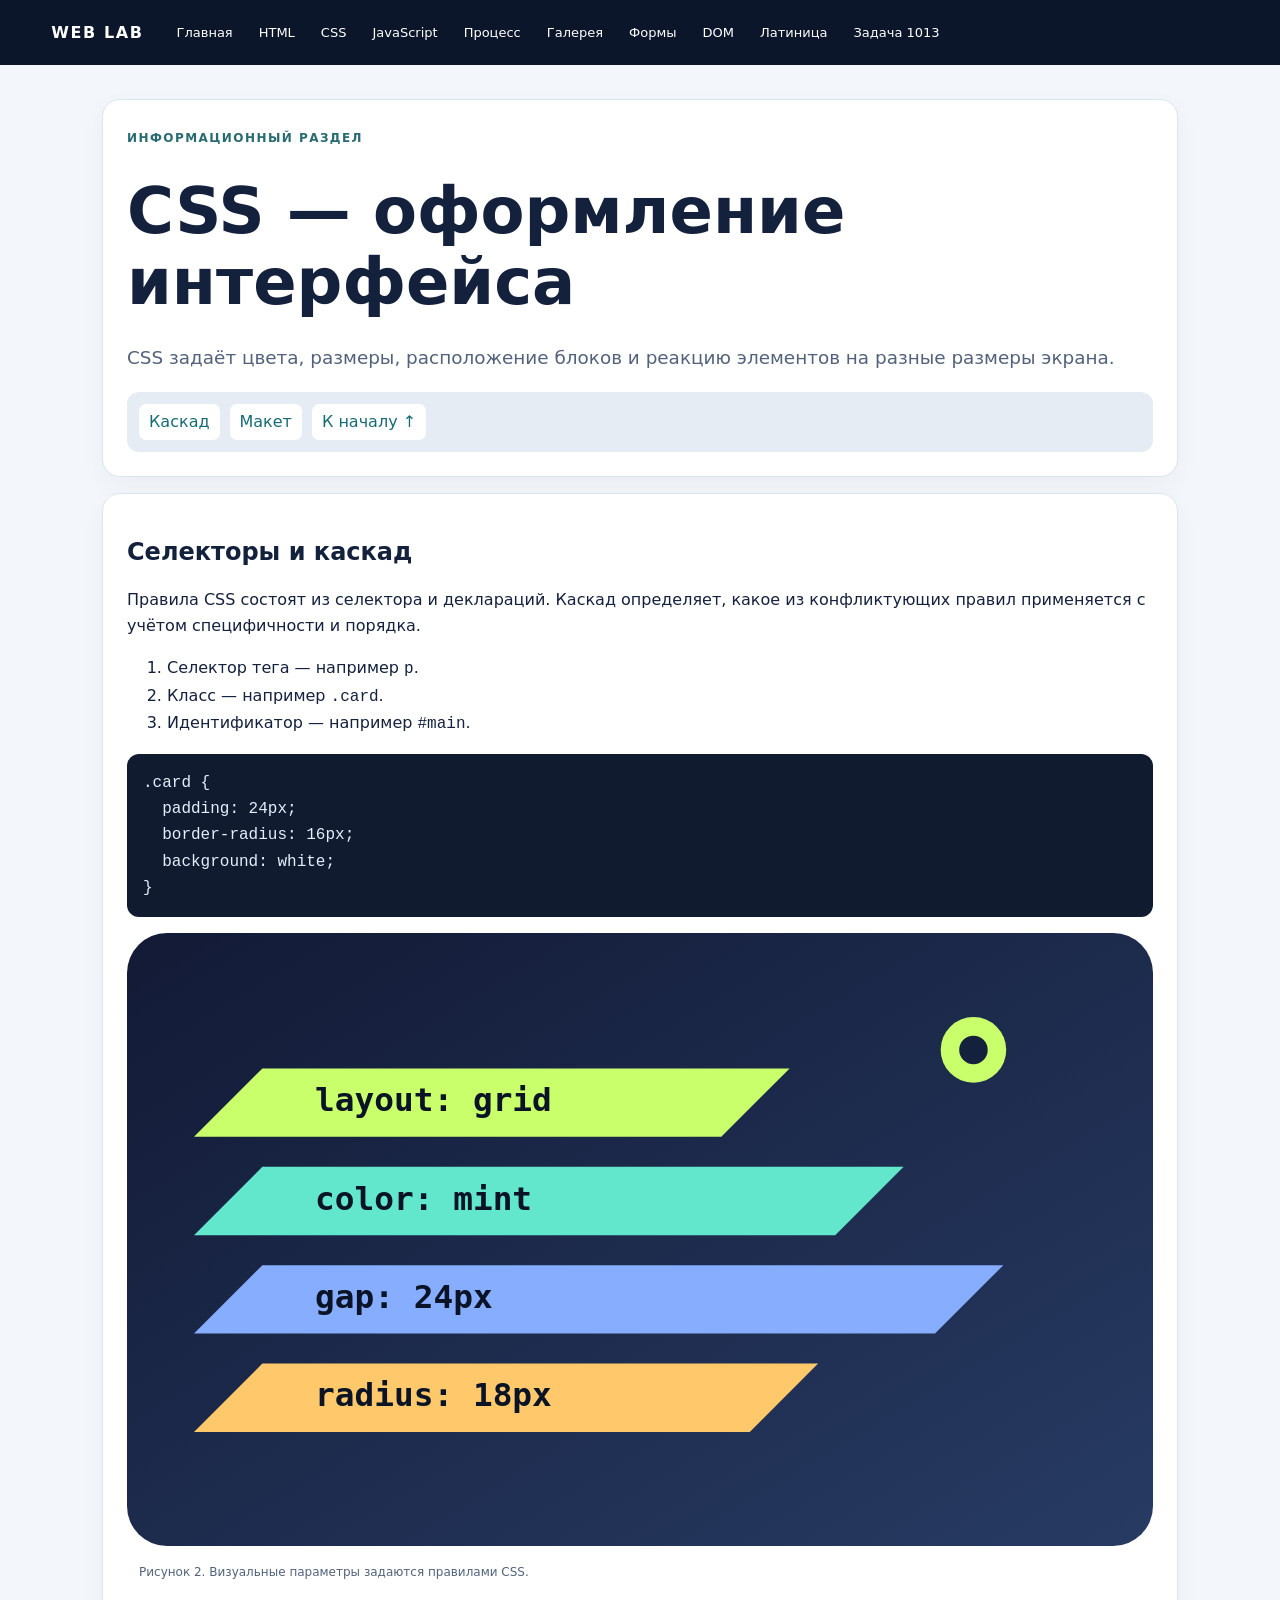
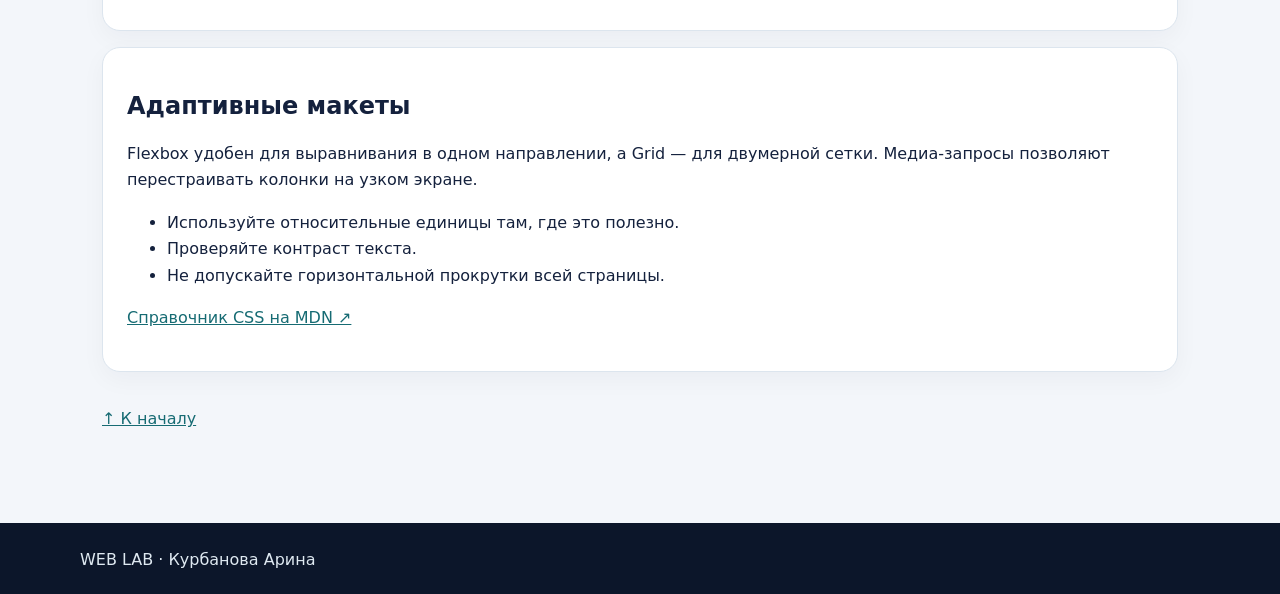
==== css.html @ ec70f8d3 "Add complete WEB LAB website for individual task 1013" ====
<!doctype html><html lang="ru"><head><meta charset="utf-8"><meta name="viewport" content="width=device-width,initial-scale=1"><title>CSS — WEB LAB</title><link rel="stylesheet" href="css/style.css"></head><body data-page="css"><header class="site-header" id="top"><div class="header-inner"><a class="brand" href="index.html">WEB LAB</a><nav class="main-nav"><a href="index.html">Главная</a><a href="html.html">HTML</a><a href="css.html">CSS</a><a href="js.html">JavaScript</a><a href="workflow.html">Процесс</a><a href="gallery.html">Галерея</a><a href="forms.html">Формы</a><a href="passport-dom.html">DOM</a><a href="passport-latin.html">Латиница</a><a href="task.html">Задача 1013</a></nav></div></header><main class="page-shell"><section class="card"><span class="eyebrow">Информационный раздел</span><h1>CSS — оформление интерфейса</h1><p class="lead">CSS задаёт цвета, размеры, расположение блоков и реакцию элементов на разные размеры экрана.</p><nav class="anchor-nav"><a href="#cascade">Каскад</a><a href="#layout">Макет</a><a href="#top">К началу ↑</a></nav></section><section class="card" id="cascade"><h2>Селекторы и каскад</h2><p>Правила CSS состоят из селектора и деклараций. Каскад определяет, какое из конфликтующих правил применяется с учётом специфичности и порядка.</p><ol><li>Селектор тега — например <code>p</code>.</li><li>Класс — например <code>.card</code>.</li><li>Идентификатор — например <code>#main</code>.</li></ol><pre><code>.card {
  padding: 24px;
  border-radius: 16px;
  background: white;
}</code></pre><figure class="illustration"><img src="assets/css-layers.svg" alt="Схема визуальных слоёв CSS"><figcaption>Рисунок 2. Визуальные параметры задаются правилами CSS.</figcaption></figure></section><section class="card" id="layout"><h2>Адаптивные макеты</h2><p>Flexbox удобен для выравнивания в одном направлении, а Grid — для двумерной сетки. Медиа-запросы позволяют перестраивать колонки на узком экране.</p><ul><li>Используйте относительные единицы там, где это полезно.</li><li>Проверяйте контраст текста.</li><li>Не допускайте горизонтальной прокрутки всей страницы.</li></ul><p><a href="https://developer.mozilla.org/ru/docs/Web/CSS" target="_blank" rel="noopener noreferrer">Справочник CSS на MDN ↗</a></p></section><a class="back-top" href="#top">↑ К началу</a></main><footer class="site-footer"><div class="footer-inner">WEB LAB · Курбанова Арина</div></footer><script src="js/main.js" defer></script></body></html>
---- css/style.css ----
:root{--ink:#14213d;--paper:#f3f6fa;--lime:#c9ff6b;--mint:#62e7cc;--line:#dce5ee}*{box-sizing:border-box}html{scroll-behavior:smooth}body{margin:0;font:16px/1.65 system-ui,-apple-system,"Segoe UI",sans-serif;background:var(--paper);color:var(--ink)}a{color:#166b73}img{max-width:100%;height:auto}.site-header{background:#0c162a;color:white;padding:16px 4%;position:sticky;top:0}.header-inner{max-width:1180px;margin:auto;display:flex;gap:24px;align-items:center;flex-wrap:wrap}.brand{color:white;text-decoration:none;font-weight:800;letter-spacing:.1em}.main-nav{display:flex;gap:8px;flex-wrap:wrap}.main-nav a{color:white;padding:6px 9px;border-radius:8px;text-decoration:none;font-size:13px}.main-nav a:hover,.main-nav a.active{background:var(--lime);color:#14213d}.page-shell{max-width:1120px;margin:34px auto;padding:0 22px 56px}.hero,.columns,.gallery,.task-layout,.form-layout{display:grid;grid-template-columns:repeat(2,minmax(0,1fr));gap:22px;align-items:start}.hero{align-items:center;padding:22px 0 42px}.hero-image,.dark{background:var(--ink);color:white;border-radius:20px;padding:20px}.dark h2,.dark p{color:white}.eyebrow{font-size:12px;text-transform:uppercase;letter-spacing:.12em;font-weight:800;color:#286b71}.card,.feature,.form-card,.task-card{background:white;border:1px solid var(--line);border-radius:18px;padding:24px;margin:16px 0;box-shadow:0 8px 24px #14213d0a}h1{font-size:clamp(2.2rem,5vw,4rem);line-height:1.1;margin:.4em 0}h2{line-height:1.2}h3{margin-bottom:6px}.lead{font-size:1.15rem;color:#51627a}.button,button{display:inline-block;border:0;background:var(--lime);color:#14213d;padding:11px 16px;border-radius:10px;text-decoration:none;font-weight:750;cursor:pointer}.button.secondary{background:#e6edf4}.anchor-nav{display:flex;gap:10px;flex-wrap:wrap;background:#e5ecf4;padding:12px;border-radius:12px}.anchor-nav a{padding:5px 10px;background:white;border-radius:7px;text-decoration:none}.feature-grid{display:grid;grid-template-columns:repeat(3,minmax(0,1fr));gap:15px}.feature{margin:0}.feature a{font-weight:700}.illustration{margin:16px 0;background:white;border-radius:14px;overflow:hidden}.illustration img{width:100%}figcaption{font-size:12px;padding:8px 12px;color:#51627a}.code-block,pre{overflow:auto;background:#101b30;color:#e4effb;padding:16px;border-radius:12px}code{font-family:ui-monospace,monospace}.table-wrap{overflow:auto}.reference-table{width:100%;border-collapse:collapse;background:url('../assets/table-background.svg');background-size:240px 180px}.reference-table th,.reference-table td{padding:12px;border:1px solid #a9bacb;background:#ffffffd9;text-align:left}.reference-table th{background:#14213d;color:white}.reference-table img{width:100px}.field{display:flex;flex-direction:column;gap:5px;margin:12px 0}.field input,.field select,.field textarea{font:inherit;padding:10px;border:1px solid #bdcbd9;border-radius:8px;width:100%}.choice{display:flex;gap:8px;margin:7px 0}.notice{background:#fff1ce;padding:13px;border-radius:10px;font-size:13px}.status{padding:10px;background:#e5fff5;border-radius:9px;min-height:40px}.task-result{background:var(--ink);color:white;border-radius:18px;padding:22px;min-height:210px}.task-result h2{color:white}.formula{background:#e9eff6;padding:12px;border-radius:10px;margin-top:12px}.passport-spread{display:grid;grid-template-columns:repeat(2,minmax(0,1fr));gap:15px}.passport-page{background:#fffcf3;border:1px solid #c5b68f;padding:20px;min-height:280px;border-radius:8px;position:relative}.passport-page:after{content:"УЧЕБНЫЙ МАКЕТ";position:absolute;bottom:20px;right:12px;transform:rotate(-25deg);color:#bc7770;font-weight:800;font-size:19px}.passport-photo{float:left;width:85px;height:110px;background:#dfe9f1;padding:20px 8px;font-size:12px;margin:0 15px 10px 0}.passport-output{background:var(--ink);color:white;padding:18px;border-radius:14px;margin-top:18px}.passport-output h2{color:white}.site-footer{background:#0c162a;color:#dfe9f1;padding:24px 4%}.footer-inner{max-width:1120px;margin:auto}.small-note,small{color:#6a7b90}.back-top{display:inline-block;margin-top:18px}@media(max-width:800px){.hero,.columns,.gallery,.task-layout,.form-layout,.passport-spread{grid-template-columns:1fr}.feature-grid{grid-template-columns:1fr}.site-header{position:static}.page-shell{margin-top:20px;padding:0 15px 40px}}
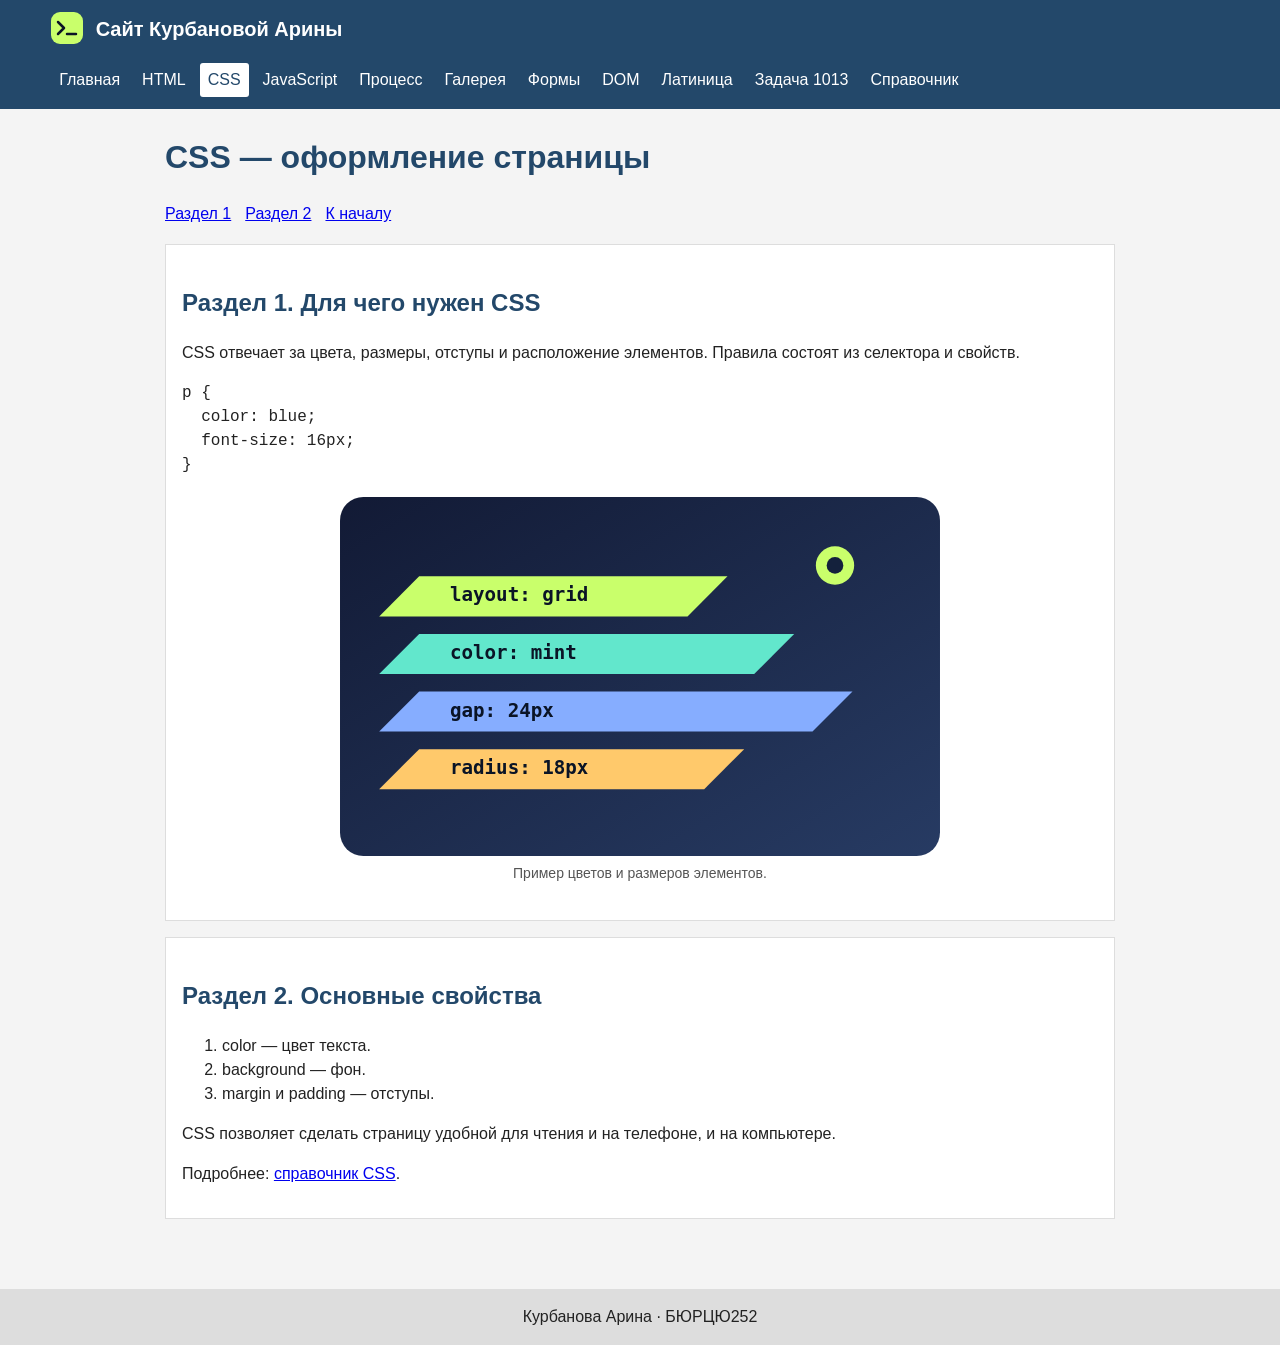
==== commit db857023: "Simplify website for student presentation" ====
--- a/css.html
+++ b/css.html
@@ -1,5 +1,52 @@
-<!doctype html><html lang="ru"><head><meta charset="utf-8"><meta name="viewport" content="width=device-width,initial-scale=1"><title>CSS — WEB LAB</title><link rel="stylesheet" href="css/style.css"></head><body data-page="css"><header class="site-header" id="top"><div class="header-inner"><a class="brand" href="index.html">WEB LAB</a><nav class="main-nav"><a href="index.html">Главная</a><a href="html.html">HTML</a><a href="css.html">CSS</a><a href="js.html">JavaScript</a><a href="workflow.html">Процесс</a><a href="gallery.html">Галерея</a><a href="forms.html">Формы</a><a href="passport-dom.html">DOM</a><a href="passport-latin.html">Латиница</a><a href="task.html">Задача 1013</a></nav></div></header><main class="page-shell"><section class="card"><span class="eyebrow">Информационный раздел</span><h1>CSS — оформление интерфейса</h1><p class="lead">CSS задаёт цвета, размеры, расположение блоков и реакцию элементов на разные размеры экрана.</p><nav class="anchor-nav"><a href="#cascade">Каскад</a><a href="#layout">Макет</a><a href="#top">К началу ↑</a></nav></section><section class="card" id="cascade"><h2>Селекторы и каскад</h2><p>Правила CSS состоят из селектора и деклараций. Каскад определяет, какое из конфликтующих правил применяется с учётом специфичности и порядка.</p><ol><li>Селектор тега — например <code>p</code>.</li><li>Класс — например <code>.card</code>.</li><li>Идентификатор — например <code>#main</code>.</li></ol><pre><code>.card {
-  padding: 24px;
-  border-radius: 16px;
-  background: white;
-}</code></pre><figure class="illustration"><img src="assets/css-layers.svg" alt="Схема визуальных слоёв CSS"><figcaption>Рисунок 2. Визуальные параметры задаются правилами CSS.</figcaption></figure></section><section class="card" id="layout"><h2>Адаптивные макеты</h2><p>Flexbox удобен для выравнивания в одном направлении, а Grid — для двумерной сетки. Медиа-запросы позволяют перестраивать колонки на узком экране.</p><ul><li>Используйте относительные единицы там, где это полезно.</li><li>Проверяйте контраст текста.</li><li>Не допускайте горизонтальной прокрутки всей страницы.</li></ul><p><a href="https://developer.mozilla.org/ru/docs/Web/CSS" target="_blank" rel="noopener noreferrer">Справочник CSS на MDN ↗</a></p></section><a class="back-top" href="#top">↑ К началу</a></main><footer class="site-footer"><div class="footer-inner">WEB LAB · Курбанова Арина</div></footer><script src="js/main.js" defer></script></body></html>+<!doctype html>
+<html lang="ru">
+<head>
+  <meta charset="utf-8">
+  <meta name="viewport" content="width=device-width, initial-scale=1">
+  <title>CSS</title>
+  <link rel="stylesheet" href="css/style.css">
+</head>
+<body data-page="css.html" id="top">
+  <header>
+    <a class="logo" href="index.html"><img src="assets/logo.svg" alt="На главную" width="32" height="32"></a>
+    <span>Сайт Курбановой Арины</span>
+    <nav>
+      <a href="index.html">Главная</a>
+      <a href="html.html">HTML</a>
+      <a href="css.html">CSS</a>
+      <a href="js.html">JavaScript</a>
+      <a href="workflow.html">Процесс</a>
+      <a href="gallery.html">Галерея</a>
+      <a href="forms.html">Формы</a>
+      <a href="passport-dom.html">DOM</a>
+      <a href="passport-latin.html">Латиница</a>
+      <a href="task.html">Задача 1013</a>
+      <a href="https://developer.mozilla.org/ru/docs/Web/HTML" target="_blank" rel="noopener noreferrer">Справочник</a>
+    </nav>
+  </header>
+  <main class="container">
+    
+<h1>CSS — оформление страницы</h1>
+<div class="anchor-nav"><a href="#section1">Раздел 1</a><a href="#section2">Раздел 2</a><a href="#top">К началу</a></div>
+<section id="section1">
+  <h2>Раздел 1. Для чего нужен CSS</h2>
+  <p>CSS отвечает за цвета, размеры, отступы и расположение элементов. Правила состоят из селектора и свойств.</p>
+  <pre><code>p {
+  color: blue;
+  font-size: 16px;
+}</code></pre>
+  <figure><img src="assets/css-layers.svg" alt="Пример оформления элементов" width="600"><figcaption>Пример цветов и размеров элементов.</figcaption></figure>
+</section>
+<section id="section2">
+  <h2>Раздел 2. Основные свойства</h2>
+  <ol><li>color — цвет текста.</li><li>background — фон.</li><li>margin и padding — отступы.</li></ol>
+  <p>CSS позволяет сделать страницу удобной для чтения и на телефоне, и на компьютере.</p>
+  <p>Подробнее: <a href="https://developer.mozilla.org/ru/docs/Web/CSS" target="_blank" rel="noopener noreferrer">справочник CSS</a>.</p>
+</section>
+
+  </main>
+  <footer>Курбанова Арина · БЮРЦЮ252</footer>
+  <script src="js/main.js" defer></script>
+  
+</body>
+</html>
--- a/css/style.css
+++ b/css/style.css
@@ -1 +1,69 @@
-:root{--ink:#14213d;--paper:#f3f6fa;--lime:#c9ff6b;--mint:#62e7cc;--line:#dce5ee}*{box-sizing:border-box}html{scroll-behavior:smooth}body{margin:0;font:16px/1.65 system-ui,-apple-system,"Segoe UI",sans-serif;background:var(--paper);color:var(--ink)}a{color:#166b73}img{max-width:100%;height:auto}.site-header{background:#0c162a;color:white;padding:16px 4%;position:sticky;top:0}.header-inner{max-width:1180px;margin:auto;display:flex;gap:24px;align-items:center;flex-wrap:wrap}.brand{color:white;text-decoration:none;font-weight:800;letter-spacing:.1em}.main-nav{display:flex;gap:8px;flex-wrap:wrap}.main-nav a{color:white;padding:6px 9px;border-radius:8px;text-decoration:none;font-size:13px}.main-nav a:hover,.main-nav a.active{background:var(--lime);color:#14213d}.page-shell{max-width:1120px;margin:34px auto;padding:0 22px 56px}.hero,.columns,.gallery,.task-layout,.form-layout{display:grid;grid-template-columns:repeat(2,minmax(0,1fr));gap:22px;align-items:start}.hero{align-items:center;padding:22px 0 42px}.hero-image,.dark{background:var(--ink);color:white;border-radius:20px;padding:20px}.dark h2,.dark p{color:white}.eyebrow{font-size:12px;text-transform:uppercase;letter-spacing:.12em;font-weight:800;color:#286b71}.card,.feature,.form-card,.task-card{background:white;border:1px solid var(--line);border-radius:18px;padding:24px;margin:16px 0;box-shadow:0 8px 24px #14213d0a}h1{font-size:clamp(2.2rem,5vw,4rem);line-height:1.1;margin:.4em 0}h2{line-height:1.2}h3{margin-bottom:6px}.lead{font-size:1.15rem;color:#51627a}.button,button{display:inline-block;border:0;background:var(--lime);color:#14213d;padding:11px 16px;border-radius:10px;text-decoration:none;font-weight:750;cursor:pointer}.button.secondary{background:#e6edf4}.anchor-nav{display:flex;gap:10px;flex-wrap:wrap;background:#e5ecf4;padding:12px;border-radius:12px}.anchor-nav a{padding:5px 10px;background:white;border-radius:7px;text-decoration:none}.feature-grid{display:grid;grid-template-columns:repeat(3,minmax(0,1fr));gap:15px}.feature{margin:0}.feature a{font-weight:700}.illustration{margin:16px 0;background:white;border-radius:14px;overflow:hidden}.illustration img{width:100%}figcaption{font-size:12px;padding:8px 12px;color:#51627a}.code-block,pre{overflow:auto;background:#101b30;color:#e4effb;padding:16px;border-radius:12px}code{font-family:ui-monospace,monospace}.table-wrap{overflow:auto}.reference-table{width:100%;border-collapse:collapse;background:url('../assets/table-background.svg');background-size:240px 180px}.reference-table th,.reference-table td{padding:12px;border:1px solid #a9bacb;background:#ffffffd9;text-align:left}.reference-table th{background:#14213d;color:white}.reference-table img{width:100px}.field{display:flex;flex-direction:column;gap:5px;margin:12px 0}.field input,.field select,.field textarea{font:inherit;padding:10px;border:1px solid #bdcbd9;border-radius:8px;width:100%}.choice{display:flex;gap:8px;margin:7px 0}.notice{background:#fff1ce;padding:13px;border-radius:10px;font-size:13px}.status{padding:10px;background:#e5fff5;border-radius:9px;min-height:40px}.task-result{background:var(--ink);color:white;border-radius:18px;padding:22px;min-height:210px}.task-result h2{color:white}.formula{background:#e9eff6;padding:12px;border-radius:10px;margin-top:12px}.passport-spread{display:grid;grid-template-columns:repeat(2,minmax(0,1fr));gap:15px}.passport-page{background:#fffcf3;border:1px solid #c5b68f;padding:20px;min-height:280px;border-radius:8px;position:relative}.passport-page:after{content:"УЧЕБНЫЙ МАКЕТ";position:absolute;bottom:20px;right:12px;transform:rotate(-25deg);color:#bc7770;font-weight:800;font-size:19px}.passport-photo{float:left;width:85px;height:110px;background:#dfe9f1;padding:20px 8px;font-size:12px;margin:0 15px 10px 0}.passport-output{background:var(--ink);color:white;padding:18px;border-radius:14px;margin-top:18px}.passport-output h2{color:white}.site-footer{background:#0c162a;color:#dfe9f1;padding:24px 4%}.footer-inner{max-width:1120px;margin:auto}.small-note,small{color:#6a7b90}.back-top{display:inline-block;margin-top:18px}@media(max-width:800px){.hero,.columns,.gallery,.task-layout,.form-layout,.passport-spread{grid-template-columns:1fr}.feature-grid{grid-template-columns:1fr}.site-header{position:static}.page-shell{margin-top:20px;padding:0 15px 40px}}+body {
+  margin: 0;
+  font-family: Arial, sans-serif;
+  font-size: 16px;
+  line-height: 1.5;
+  color: #222;
+  background: #f4f4f4;
+}
+header {
+  background: #23486a;
+  color: white;
+  padding: 12px 4%;
+}
+header > span { font-size: 20px; font-weight: bold; }
+.logo { display: inline-block; vertical-align: middle; margin-right: 8px; }
+nav { margin-top: 12px; display: flex; gap: 6px; flex-wrap: wrap; }
+nav a {
+  color: white;
+  text-decoration: none;
+  padding: 5px 8px;
+  border-radius: 3px;
+}
+nav a:hover, nav a.active { background: white; color: #23486a; }
+.container {
+  max-width: 950px;
+  margin: 24px auto;
+  padding: 0 18px 30px;
+}
+h1 { color: #23486a; }
+h2 { margin-top: 24px; color: #23486a; }
+p { max-width: 850px; }
+img { max-width: 100%; }
+figure { margin: 20px auto; text-align: center; }
+figcaption { font-size: 14px; color: #555; }
+section, .box {
+  background: white;
+  border: 1px solid #ddd;
+  padding: 16px;
+  margin: 16px 0;
+}
+.anchor-nav { margin-bottom: 18px; }
+.anchor-nav a { margin-right: 14px; }
+table {
+  width: 100%;
+  border-collapse: collapse;
+  background-image: url('../assets/table-background.svg');
+  background-size: 240px 180px;
+}
+th, td { border: 1px solid #777; padding: 10px; text-align: left; background-color: rgba(255,255,255,.82); }
+th { background: #23486a; color: white; }
+input, select, textarea { font: inherit; margin: 4px 0 12px; padding: 6px; }
+label { display: block; }
+button { padding: 8px 14px; cursor: pointer; }
+.result { background: #e7f0e7; padding: 12px; }
+.passports { display: flex; gap: 15px; flex-wrap: wrap; }
+.passport {
+  flex: 1 1 280px;
+  min-height: 230px;
+  border: 1px solid #b8b8b8;
+  background: #fffdf4;
+  padding: 14px;
+}
+.warning { color: #8a2626; font-weight: bold; }
+footer { padding: 16px; text-align: center; background: #ddd; }
+@media (max-width: 600px) {
+  nav { display: block; }
+  nav a { display: inline-block; margin: 2px 0; }
+  .container { margin-top: 12px; }
+}
